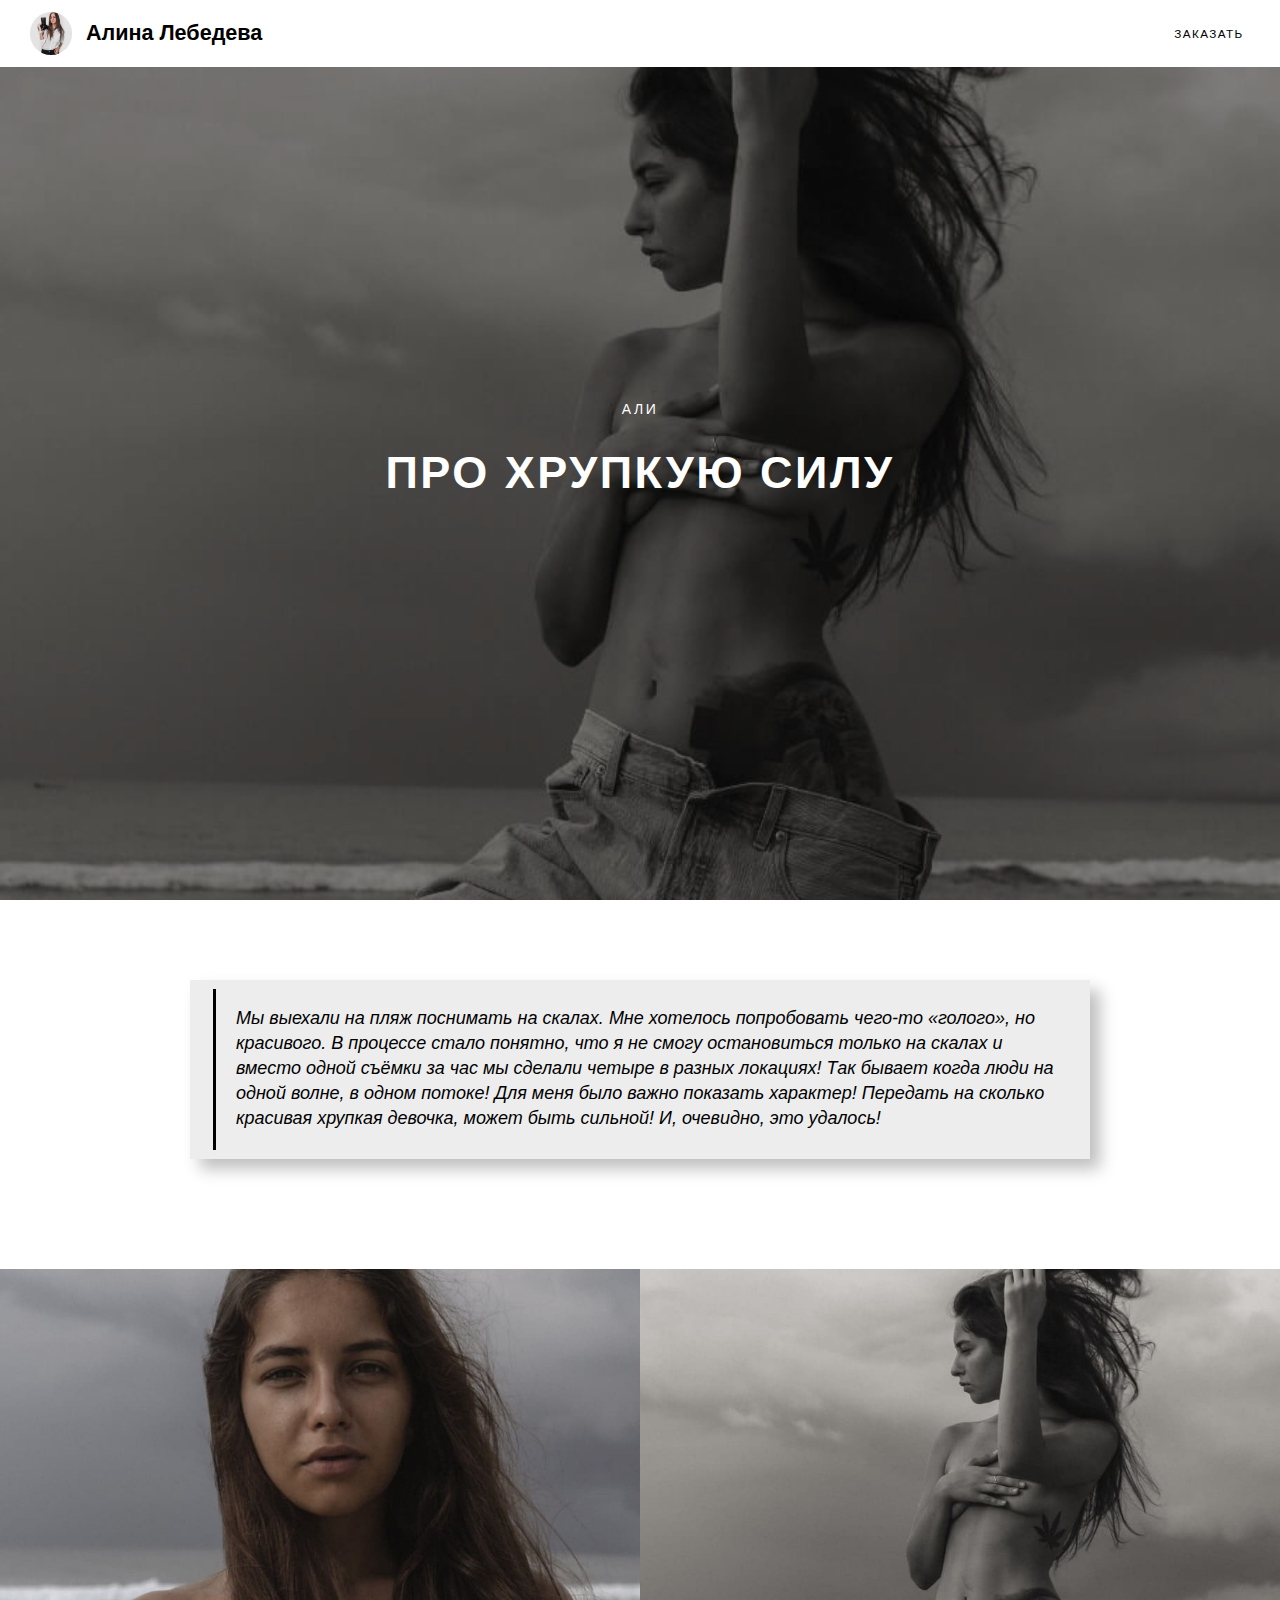
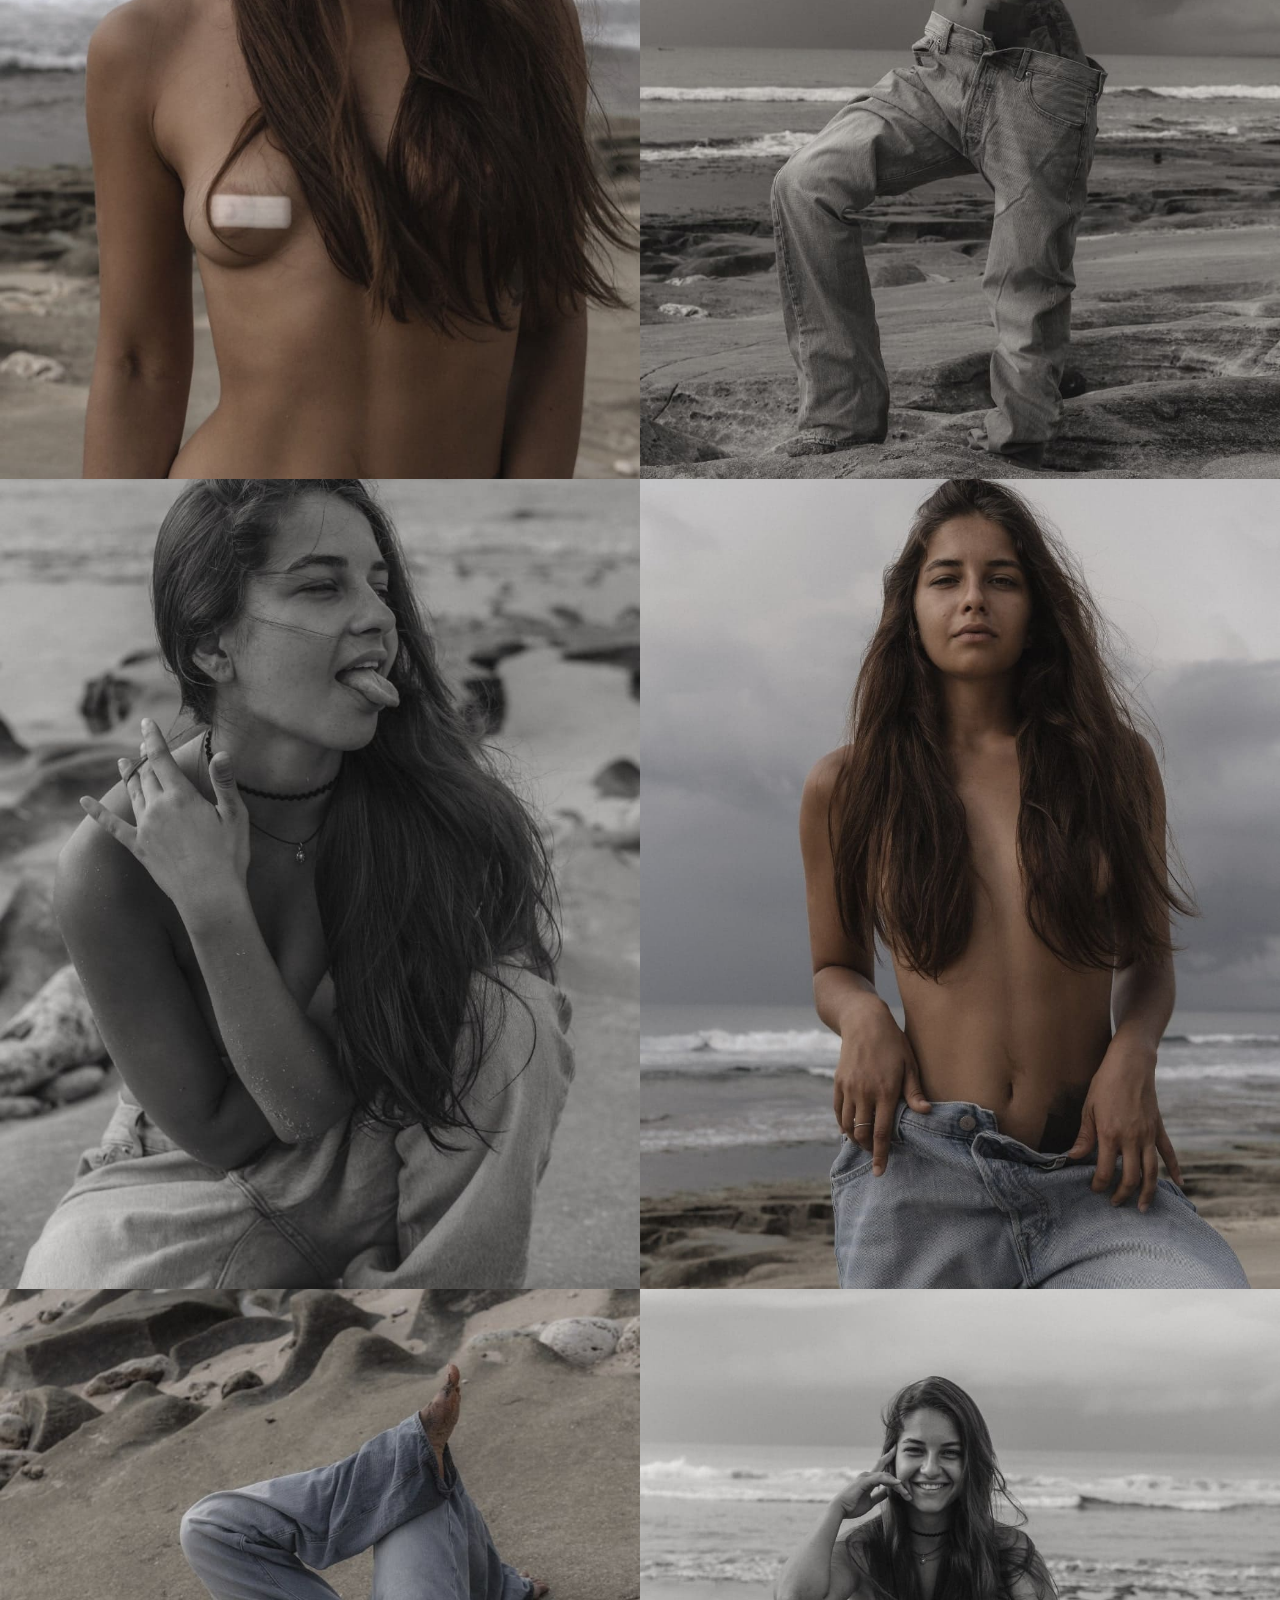
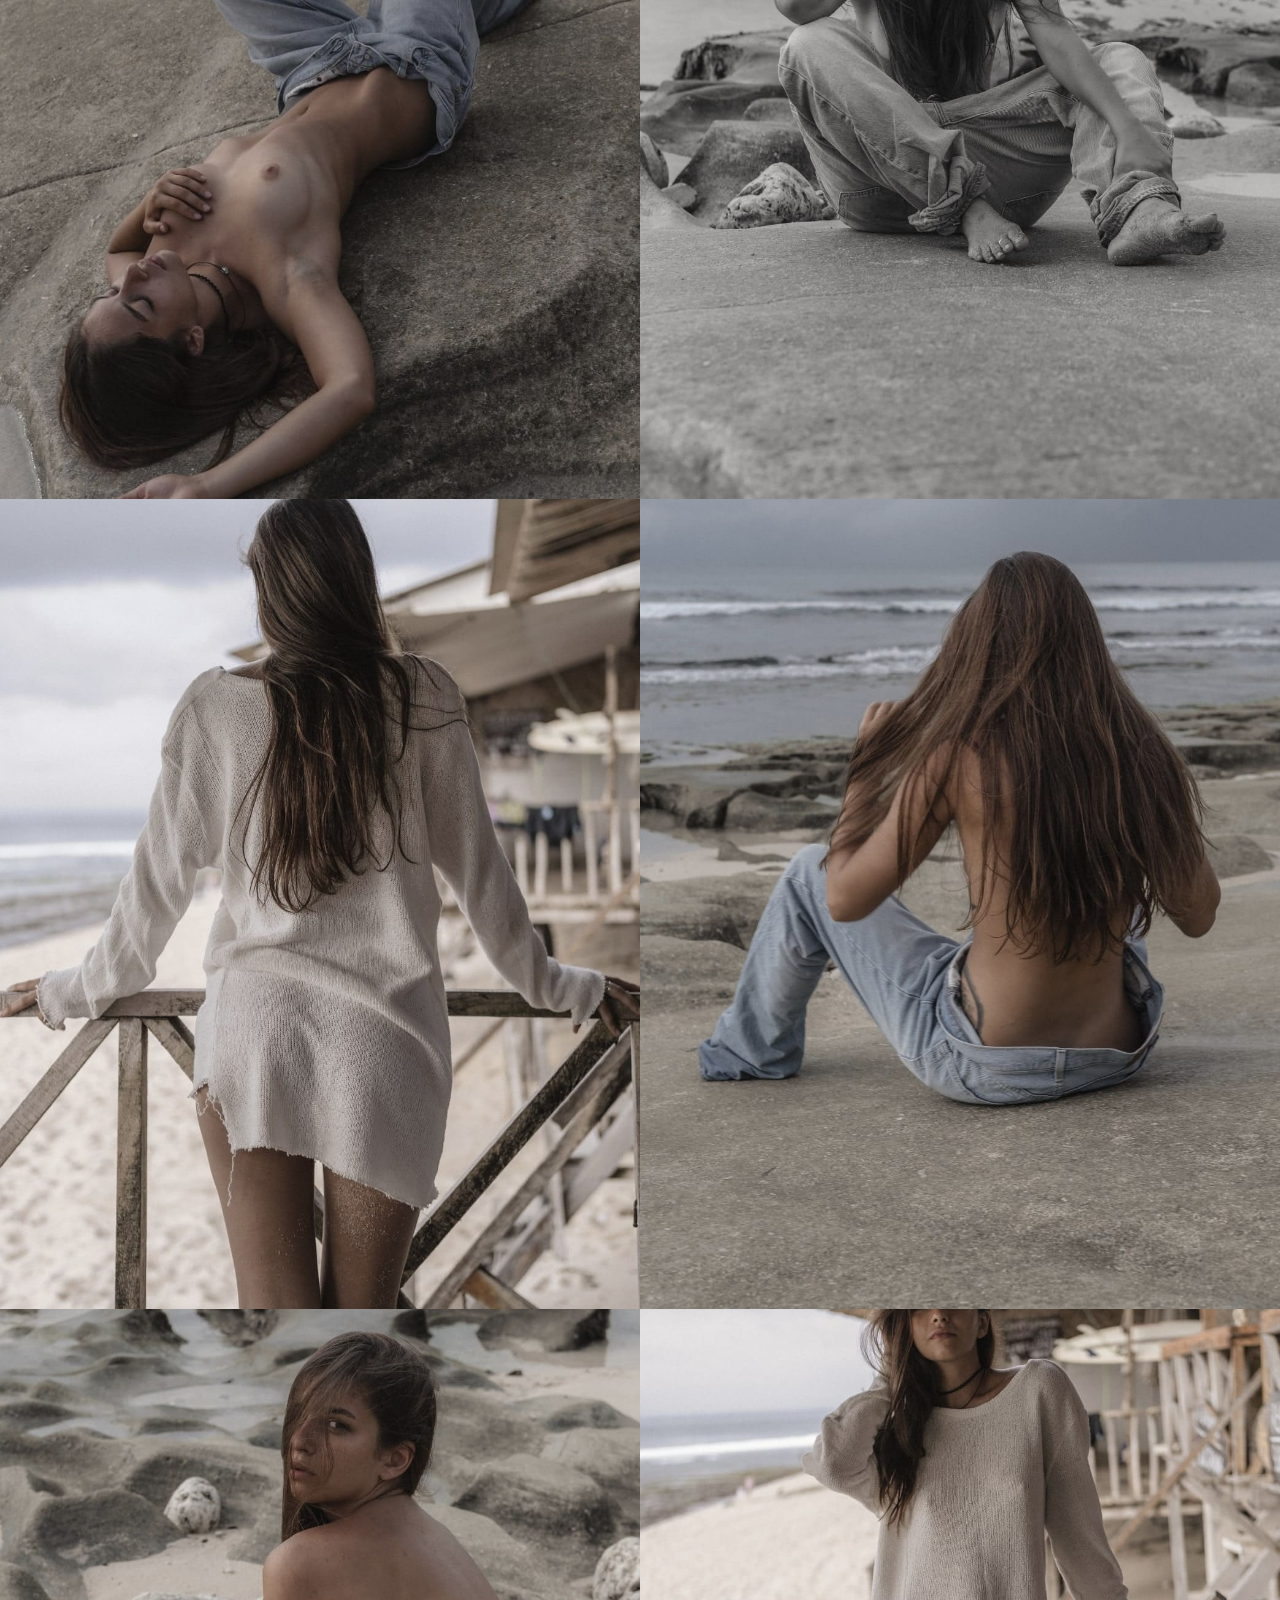
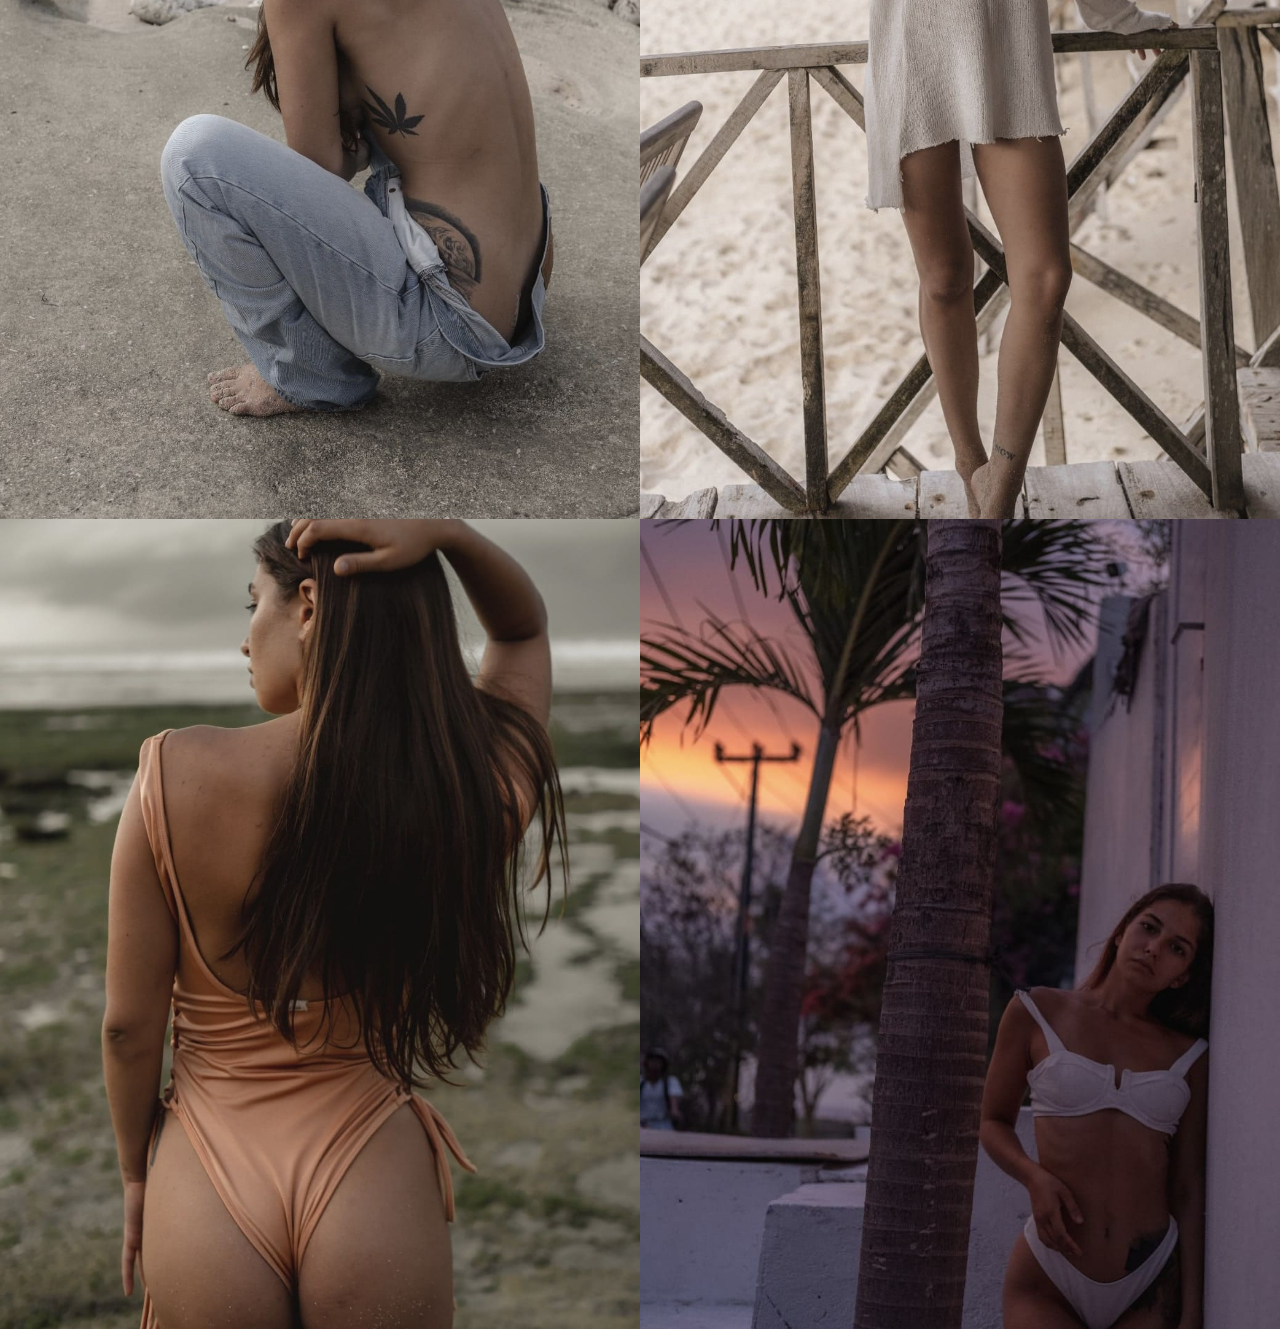
==== sub-pages/ali.html @ fb880e14 "filling content sub-pages" ====
<!DOCTYPE html>
<html lang="en">
<head>
	<meta charset="UTF-8">
	<title>Сталкеры на Бали</title>
	<meta name="viewport" content="width=device-width">
	<style>html,body{margin:0;padding:0;font-family:Arial,'sans-serif';overflow-x:hidden}a{text-decoration:none;color:#000}li{list-style-type:none}.header{display:flex;align-items:center;max-height:100vh;height:100vh;background:url(imgPathHere) center center / cover no-repeat rgba(0,0,0,0.4);background-blend-mode:darken;background-attachment:fixed;color:#fff}.main-menu{display:flex;align-items:center;width:100%;zoom:90%;position:fixed;top:0;padding:0 2%;background:#fff;z-index:100;box-sizing:border-box}.menu-autor{display:flex;align-items:center}.autor-name{margin-left:15px}.autor-photo{width:47px;height:47px;background:#333;border-radius:50%}.main-menu ul{display:flex;margin-left:auto;font-size:13px;font-family:Arial,'sans-serif';text-transform:uppercase;letter-spacing:.12em}@media(max-width:600px){.main-menu ul{display:none}}.main-menu ul li a{display:block;padding:30px 12px}.header__title{width:700px;margin:0 auto;max-width:90%;text-align:center;text-transform:uppercase;letter-spacing:2.5px}.sub-title{font-size:14px;font-weight:normal}.main-title{padding-top:30px;font-size:45px}</style>
	<style>.header{background-image: url(../img/photostories-7.jpg) !important;}</style>
	<!-- Load CSS Compilled without JS -->
	<noscript><link rel="stylesheet" href="css/main.css"></noscript>
	<!-- SEO -->
	<meta name="keywords" content="фотограф на Бали, Алина Лебедева, фотограф, фотограф на море, фотоистории">
	<meta name="description" content="Алина Лебедева — фотограф на Бали. Я запечатлю моменты радости, любви, благодарности. Людей и их настоящие эмоции. Я сделаю фото, которые вне времени будут напоминать о моментах счастья!">
	<meta name="author" content="Тишко Кирилл">
	<!-- Tab calor -->
	<meta name="theme-color" content="#1a1a1a">
	<meta name="msapplication-navbutton-color" content="#1a1a1a">
	<meta name="apple-mobile-web-app-status-bar-style" content="#1a1a1a">
	<!-- Favicon -->
	<link rel="icon" href="../img/faveicon16x16.png" type="image/x-icon" sizes="16x16">
	<link rel="icon" href="../img/faveicon32x32.png" type="image/x-icon" sizes="32x32">
</head>
<body>
	<header class="header" id="header">
		<div class="main-menu" id="main-menu">
			<a class="menu-autor" href="../index.html">
				<div class="autor-photo"></div>
				<h2 class="autor-name">Алина Лебедева</h2>
			</a>
			<ul>
				<li><a id="orderMenuOption" href="../index.html#order">Заказать</a></li>
			</ul>
		</div>
		<div class="header__title">
			<h2 class="sub-title">Али</h2>
			<h1 class="main-title">Про хрупкую силу</h1>
		</div>
	</header>
	<section class="description" id="description">
		<div class="about__text hidden anim-opacity0 animated fadeIn slow" style="visibility: visible;">
			<p><span>Мы выехали на пляж поснимать на скалах. Мне хотелось попробовать чего-то «голого», но красивого. В процессе стало понятно, что я не смогу остановиться только на скалах и вместо одной съёмки за час мы сделали четыре в разных локациях! Так бывает когда люди на одной волне, в одном потоке! Для меня было важно показать характер! Передать на сколько красивая хрупкая девочка, может быть сильной! И, очевидно, это удалось!</span></p>
		</div>
	</section>
	<section class="gallery" id="gallery">
		<div class="gellery__img"><img src="../img/ali/1.jpg" alt=""></div>
		<div class="gellery__img"><img src="../img/ali/2.jpg" alt=""></div>
		<div class="gellery__img"><img src="../img/ali/3.jpg" alt=""></div>
		<div class="gellery__img"><img src="../img/ali/4.jpg" alt=""></div>
		<div class="gellery__img"><img src="../img/ali/5.jpg" alt=""></div>
		<div class="gellery__img"><img src="../img/ali/6.jpg" alt=""></div>
		<div class="gellery__img"><img src="../img/ali/7.jpg" alt=""></div>
		<div class="gellery__img"><img src="../img/ali/8.jpg" alt=""></div>
		<div class="gellery__img"><img src="../img/ali/9.jpg" alt=""></div>
		<div class="gellery__img"><img src="../img/ali/10.jpg" alt=""></div>
		<div class="gellery__img"><img src="../img/ali/11.jpg" alt=""></div>
		<div class="gellery__img"><img src="../img/ali/12.jpg" alt=""></div>
	</section>
		<!-- Load CSS compiled without Header styles -->
	<script>
		var ms=document.createElement("link");ms.rel="stylesheet";
		ms.href="../css/sub-pages.css";document.getElementsByTagName("head")[0].appendChild(ms);
	</script>
</body>
</html>
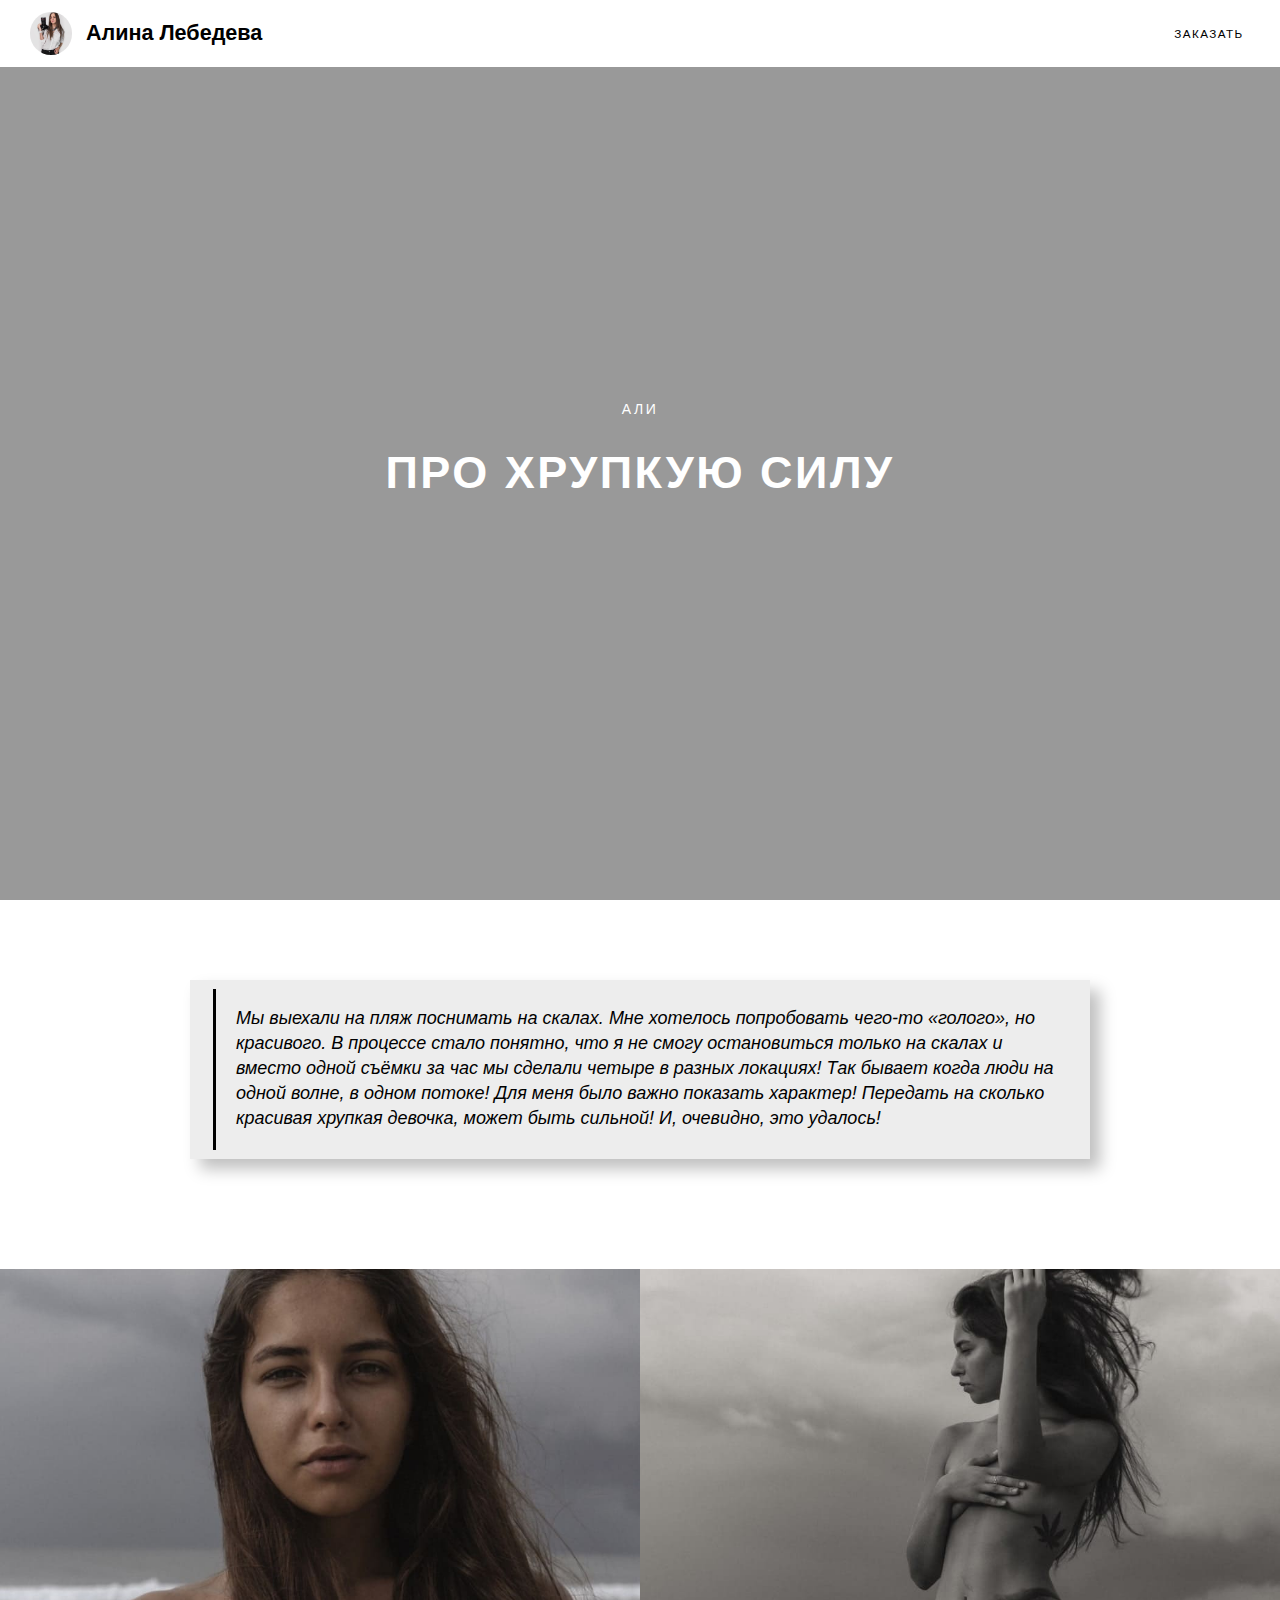
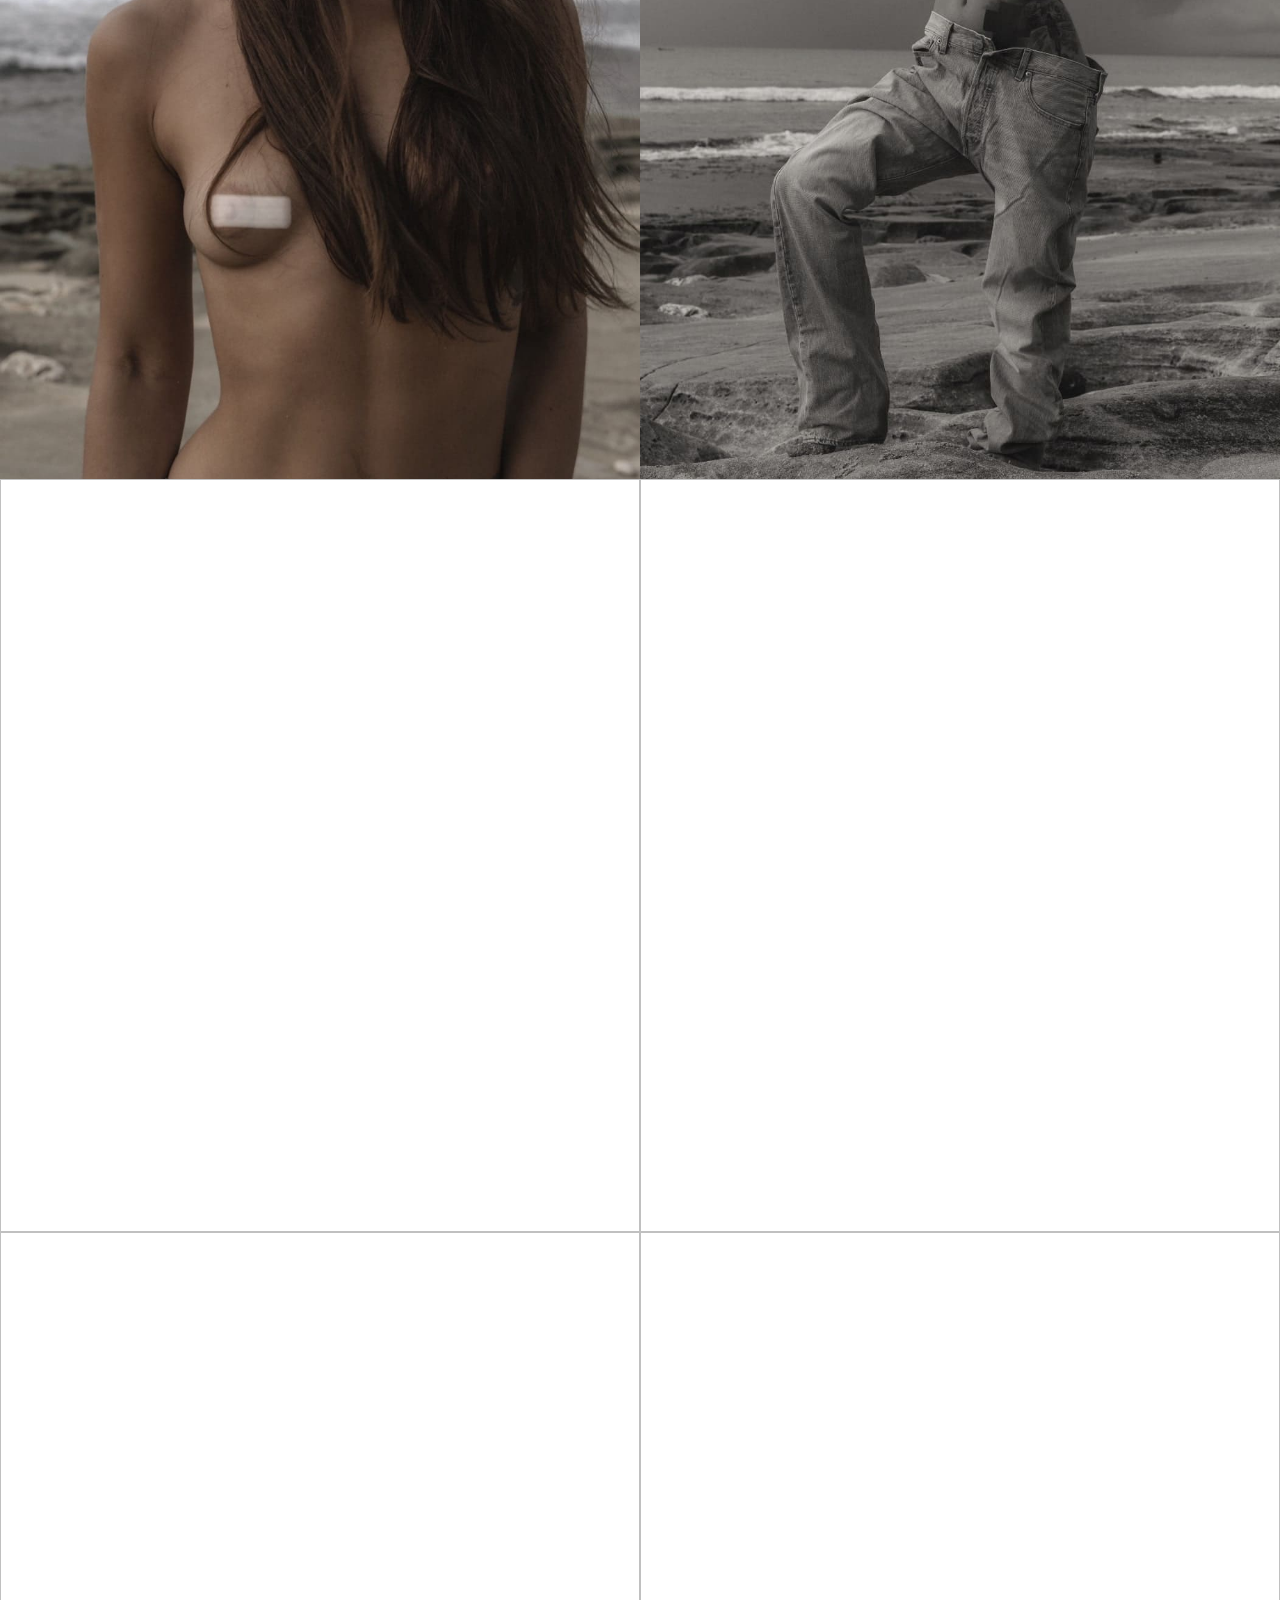
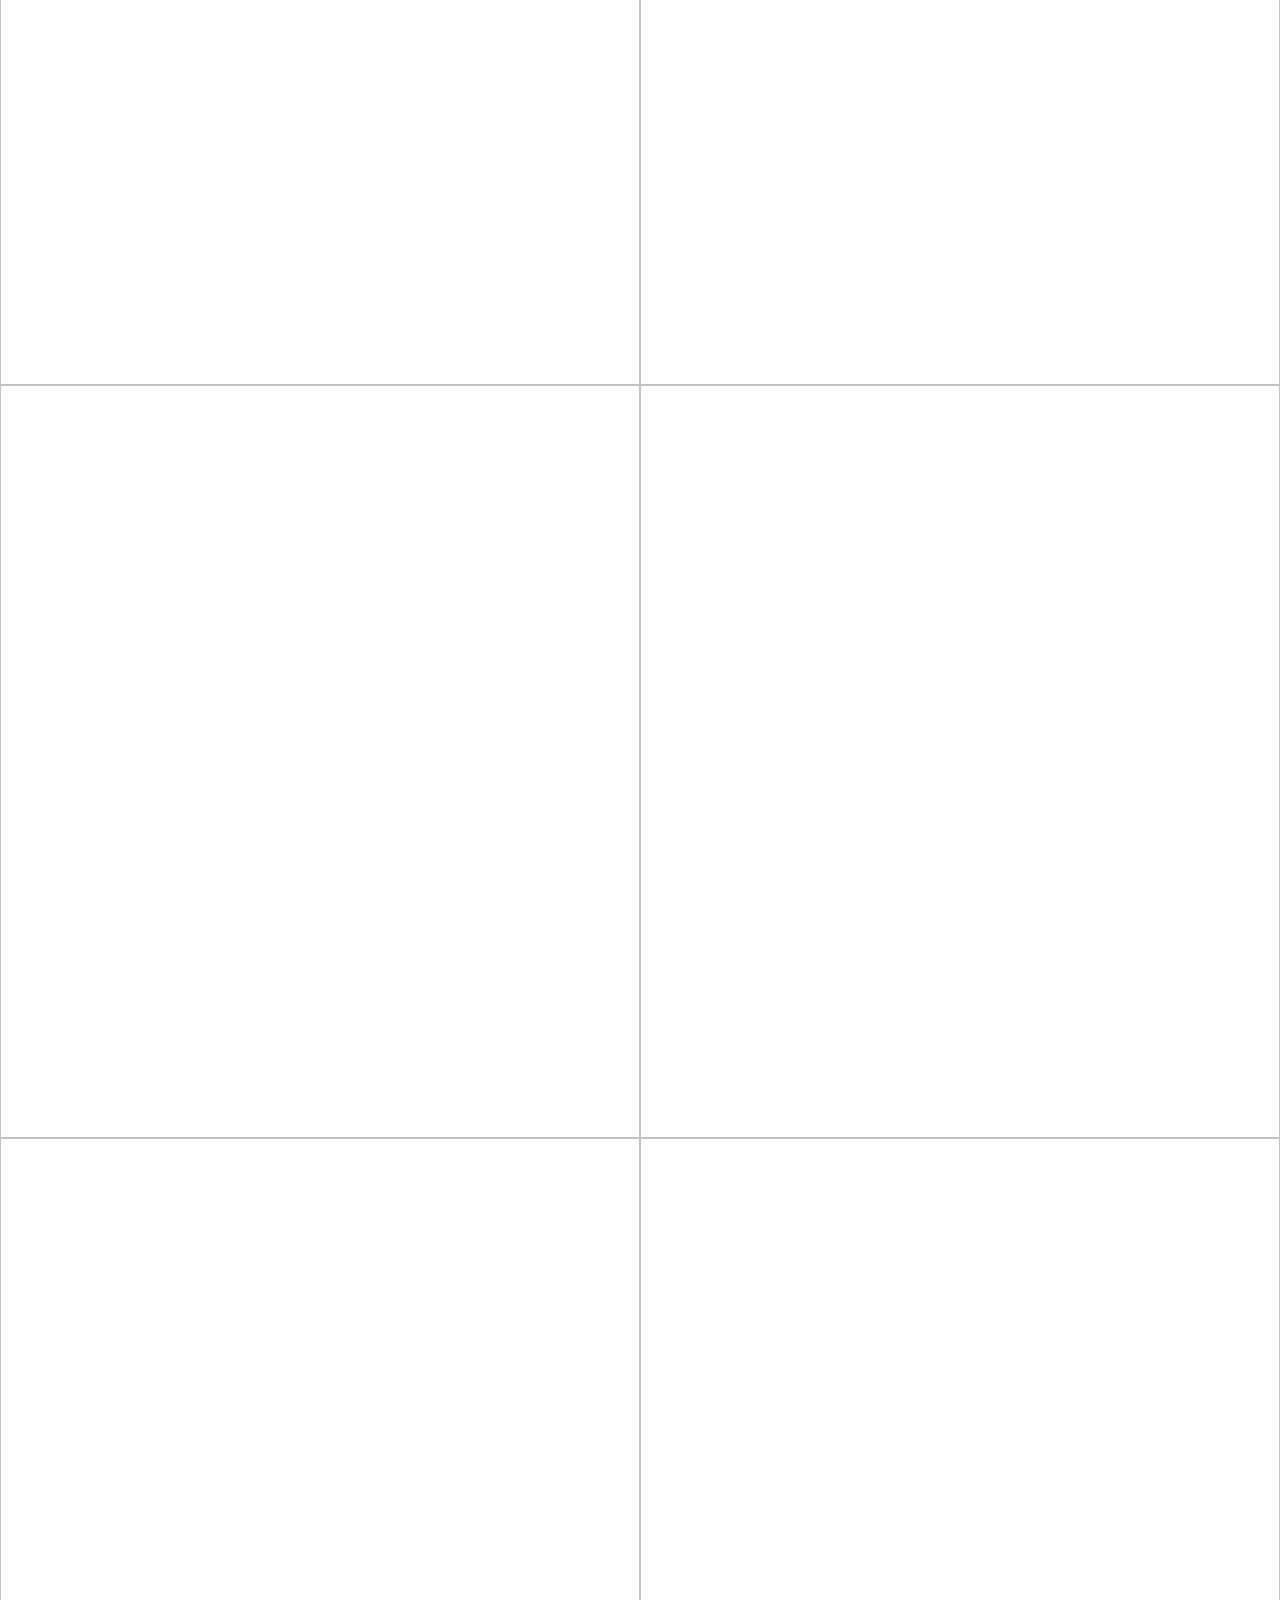
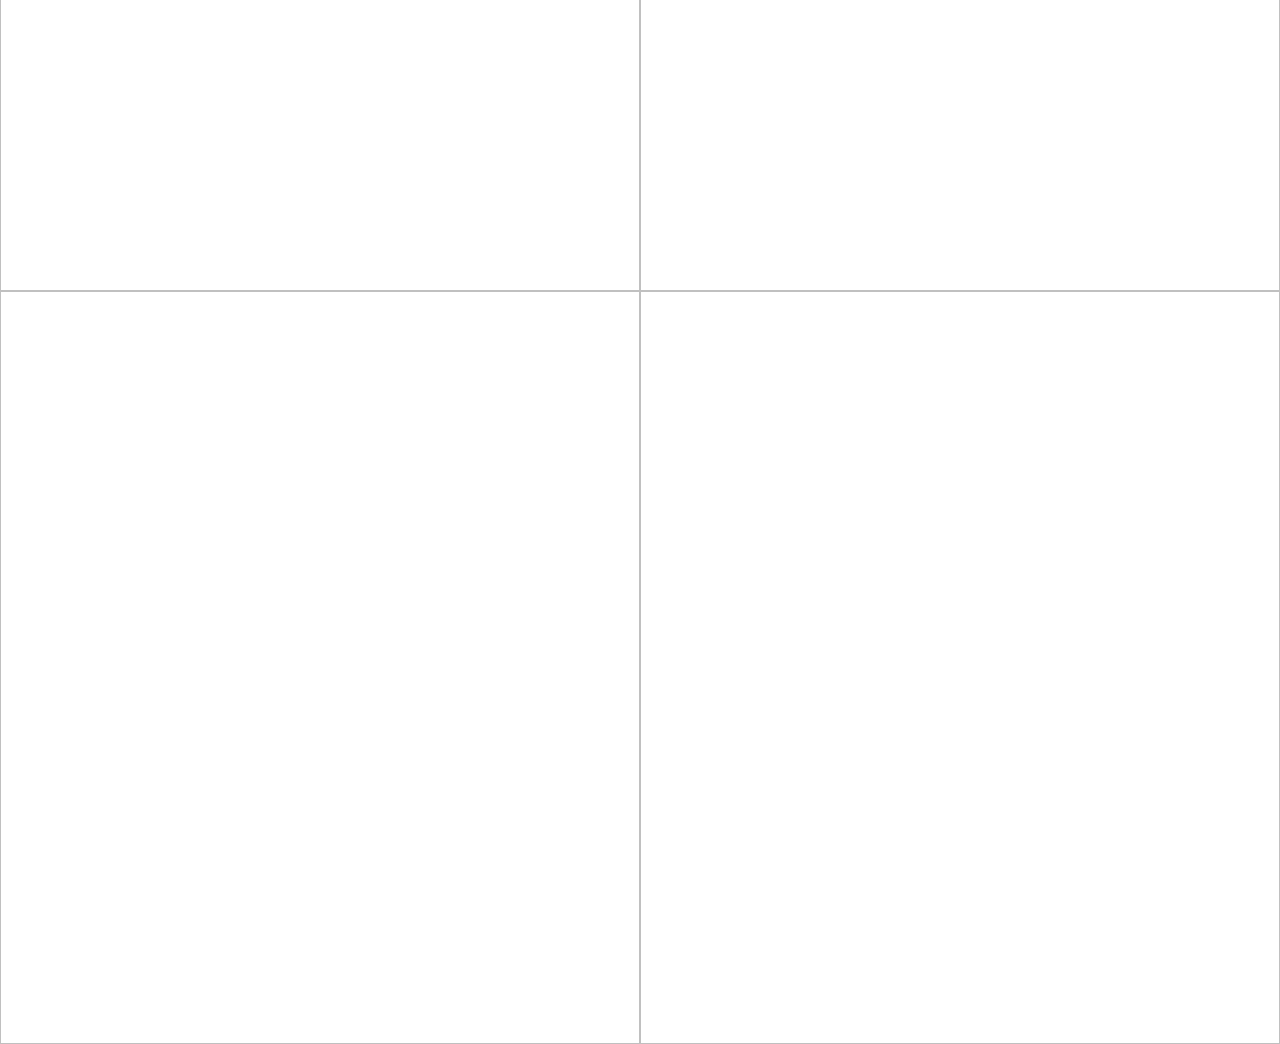
==== commit 0bd8fb6c: "sub-page(1) lazyLoadImg & some fixing in header style" ====
--- a/sub-pages/ali.html
+++ b/sub-pages/ali.html
@@ -5,7 +5,7 @@
 	<title>Сталкеры на Бали</title>
 	<meta name="viewport" content="width=device-width">
 	<style>html,body{margin:0;padding:0;font-family:Arial,'sans-serif';overflow-x:hidden}a{text-decoration:none;color:#000}li{list-style-type:none}.header{display:flex;align-items:center;max-height:100vh;height:100vh;background:url(imgPathHere) center center / cover no-repeat rgba(0,0,0,0.4);background-blend-mode:darken;background-attachment:fixed;color:#fff}.main-menu{display:flex;align-items:center;width:100%;zoom:90%;position:fixed;top:0;padding:0 2%;background:#fff;z-index:100;box-sizing:border-box}.menu-autor{display:flex;align-items:center}.autor-name{margin-left:15px}.autor-photo{width:47px;height:47px;background:#333;border-radius:50%}.main-menu ul{display:flex;margin-left:auto;font-size:13px;font-family:Arial,'sans-serif';text-transform:uppercase;letter-spacing:.12em}@media(max-width:600px){.main-menu ul{display:none}}.main-menu ul li a{display:block;padding:30px 12px}.header__title{width:700px;margin:0 auto;max-width:90%;text-align:center;text-transform:uppercase;letter-spacing:2.5px}.sub-title{font-size:14px;font-weight:normal}.main-title{padding-top:30px;font-size:45px}</style>
-	<style>.header{background-image: url(../img/photostories-7.jpg) !important;}</style>
+	<style>.header{background-image: url(../img/photostories-7.webp) !important;}</style>
 	<!-- Load CSS Compilled without JS -->
 	<noscript><link rel="stylesheet" href="css/main.css"></noscript>
 	<!-- SEO -->
@@ -37,28 +37,30 @@
 		</div>
 	</header>
 	<section class="description" id="description">
-		<div class="about__text hidden anim-opacity0 animated fadeIn slow" style="visibility: visible;">
+		<div class="about__text" style="visibility: visible;">
 			<p><span>Мы выехали на пляж поснимать на скалах. Мне хотелось попробовать чего-то «голого», но красивого. В процессе стало понятно, что я не смогу остановиться только на скалах и вместо одной съёмки за час мы сделали четыре в разных локациях! Так бывает когда люди на одной волне, в одном потоке! Для меня было важно показать характер! Передать на сколько красивая хрупкая девочка, может быть сильной! И, очевидно, это удалось!</span></p>
 		</div>
 	</section>
 	<section class="gallery" id="gallery">
-		<div class="gellery__img"><img src="../img/ali/1.jpg" alt=""></div>
-		<div class="gellery__img"><img src="../img/ali/2.jpg" alt=""></div>
-		<div class="gellery__img"><img src="../img/ali/3.jpg" alt=""></div>
-		<div class="gellery__img"><img src="../img/ali/4.jpg" alt=""></div>
-		<div class="gellery__img"><img src="../img/ali/5.jpg" alt=""></div>
-		<div class="gellery__img"><img src="../img/ali/6.jpg" alt=""></div>
-		<div class="gellery__img"><img src="../img/ali/7.jpg" alt=""></div>
-		<div class="gellery__img"><img src="../img/ali/8.jpg" alt=""></div>
-		<div class="gellery__img"><img src="../img/ali/9.jpg" alt=""></div>
-		<div class="gellery__img"><img src="../img/ali/10.jpg" alt=""></div>
-		<div class="gellery__img"><img src="../img/ali/11.jpg" alt=""></div>
-		<div class="gellery__img"><img src="../img/ali/12.jpg" alt=""></div>
+		<div class="gellery__img"><img class="lazyLoadImg" data-lazy="../img/thumbnails/ali/1.jpg" alt=""></div>
+		<div class="gellery__img"><img class="lazyLoadImg" data-lazy="../img/thumbnails/ali/2.jpg" alt=""></div>
+		<div class="gellery__img"><img class="lazyLoadImg" data-lazy="../img/thumbnails/ali/3.jpg" alt=""></div>
+		<div class="gellery__img"><img class="lazyLoadImg" data-lazy="../img/thumbnails/ali/4.jpg" alt=""></div>
+		<div class="gellery__img"><img class="lazyLoadImg" data-lazy="../img/thumbnails/ali/5.jpg" alt=""></div>
+		<div class="gellery__img"><img class="lazyLoadImg" data-lazy="../img/thumbnails/ali/6.jpg" alt=""></div>
+		<div class="gellery__img"><img class="lazyLoadImg" data-lazy="../img/thumbnails/ali/7.jpg" alt=""></div>
+		<div class="gellery__img"><img class="lazyLoadImg" data-lazy="../img/thumbnails/ali/8.jpg" alt=""></div>
+		<div class="gellery__img"><img class="lazyLoadImg" data-lazy="../img/thumbnails/ali/9.jpg" alt=""></div>
+		<div class="gellery__img"><img class="lazyLoadImg" data-lazy="../img/thumbnails/ali/10.jpg" alt=""></div>
+		<div class="gellery__img"><img class="lazyLoadImg" data-lazy="../img/thumbnails/ali/11.jpg" alt=""></div>
+		<div class="gellery__img"><img class="lazyLoadImg" data-lazy="../img/thumbnails/ali/12.jpg" alt=""></div>
 	</section>
 		<!-- Load CSS compiled without Header styles -->
 	<script>
 		var ms=document.createElement("link");ms.rel="stylesheet";
 		ms.href="../css/sub-pages.css";document.getElementsByTagName("head")[0].appendChild(ms);
 	</script>
+
+	<script src="../js/lazyLoadImg(sub-p).js"></script>
 </body>
 </html>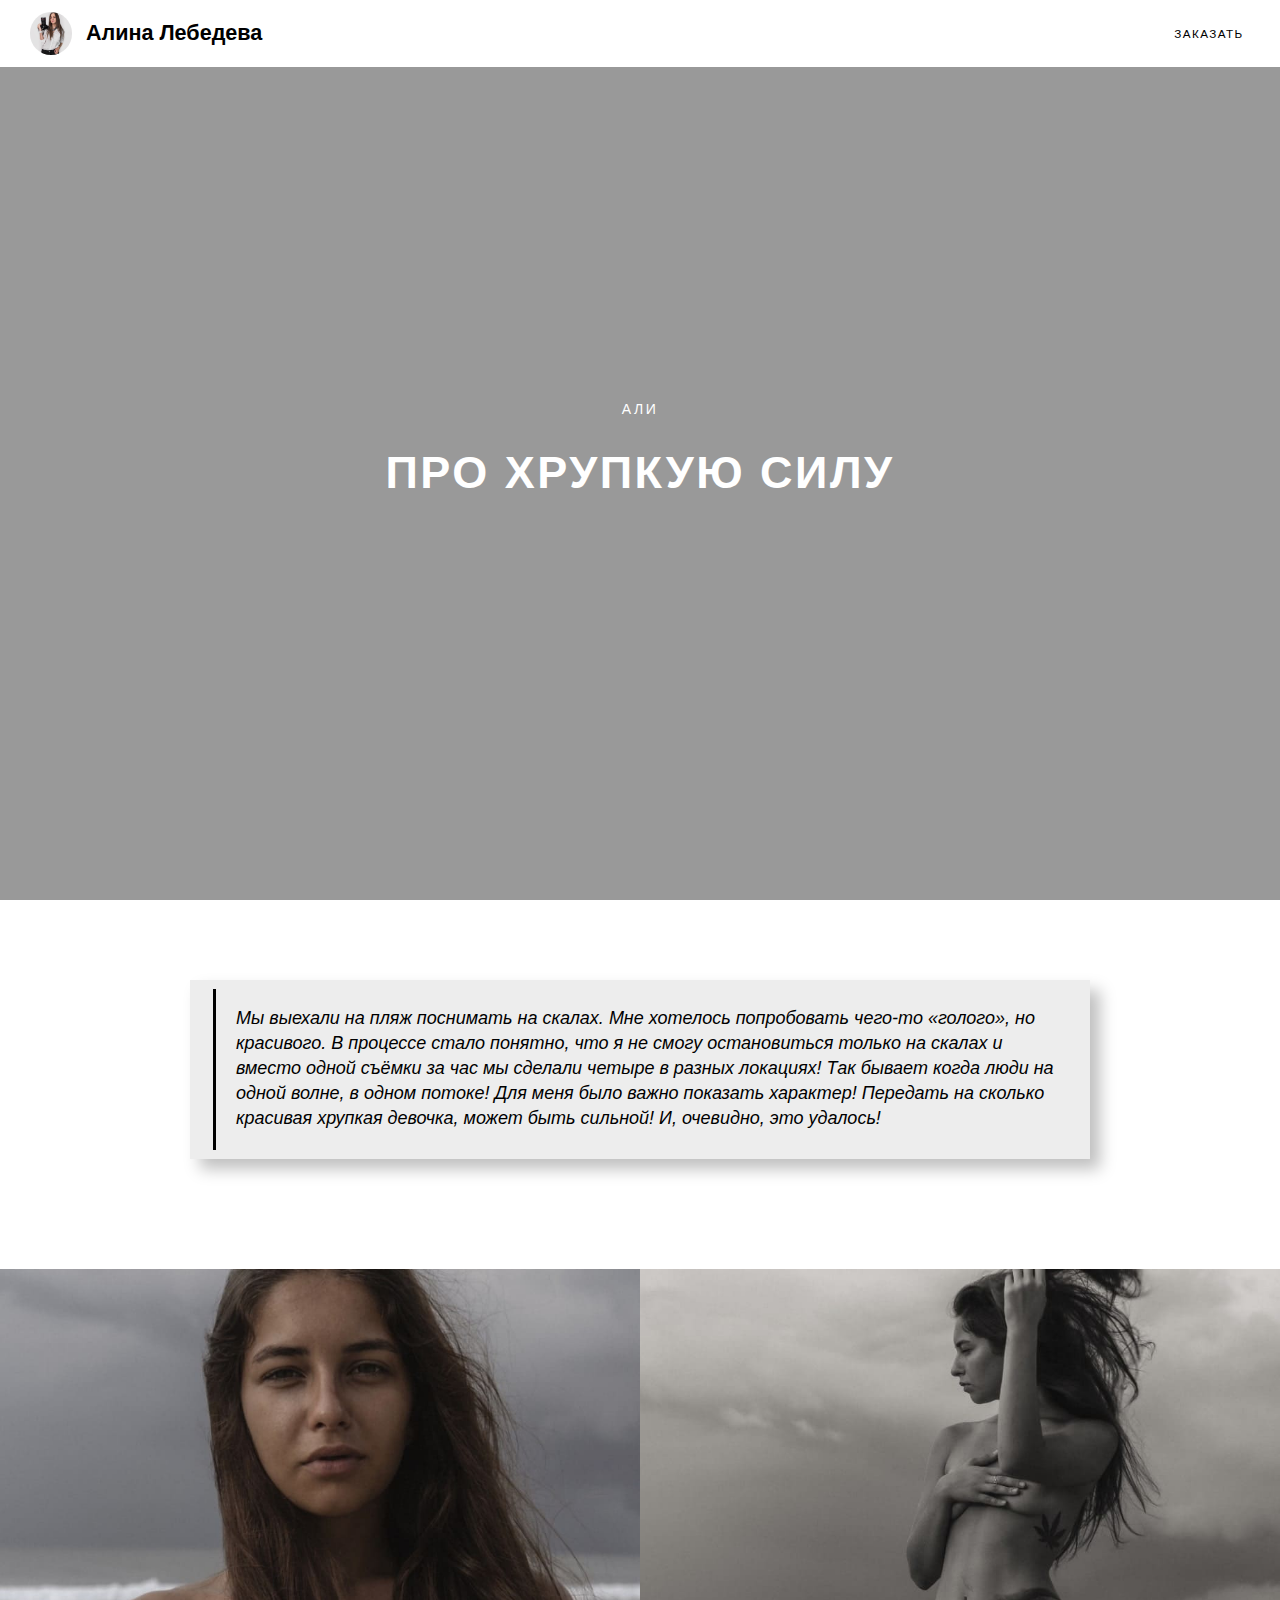
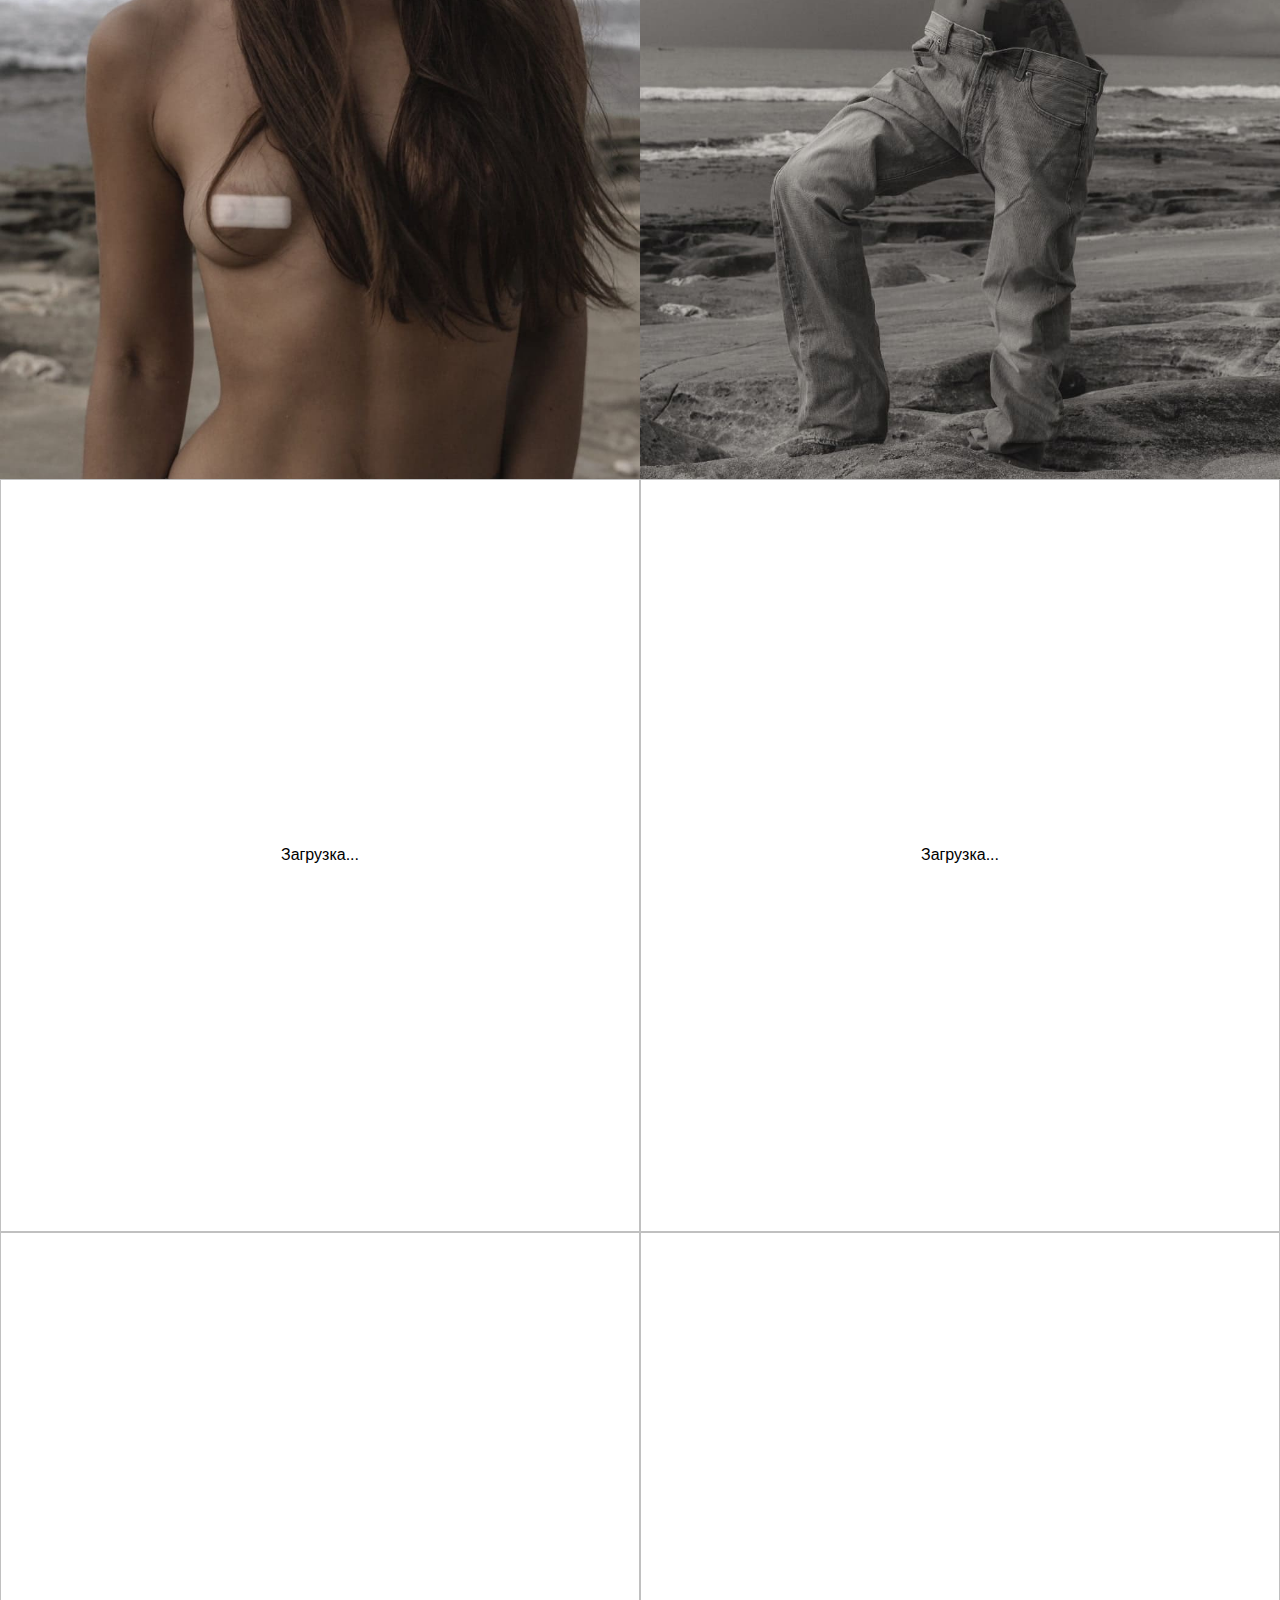
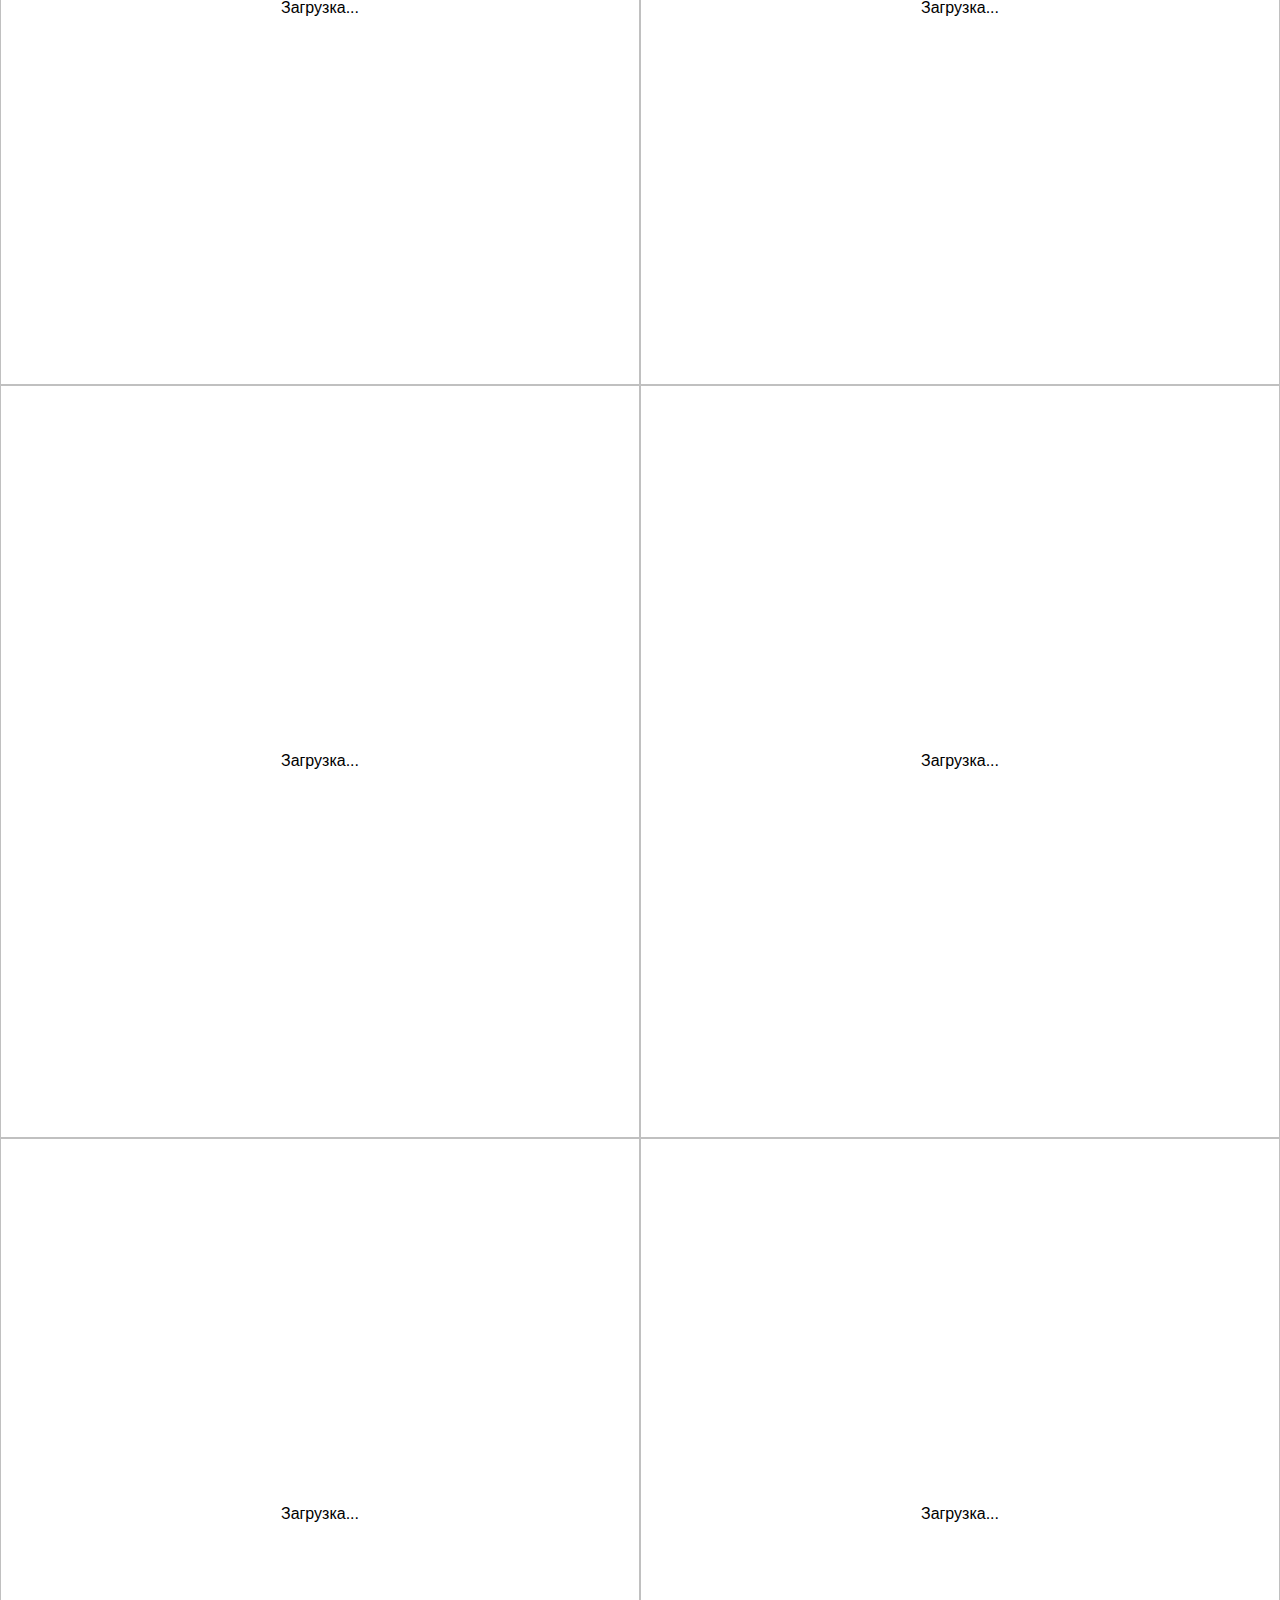
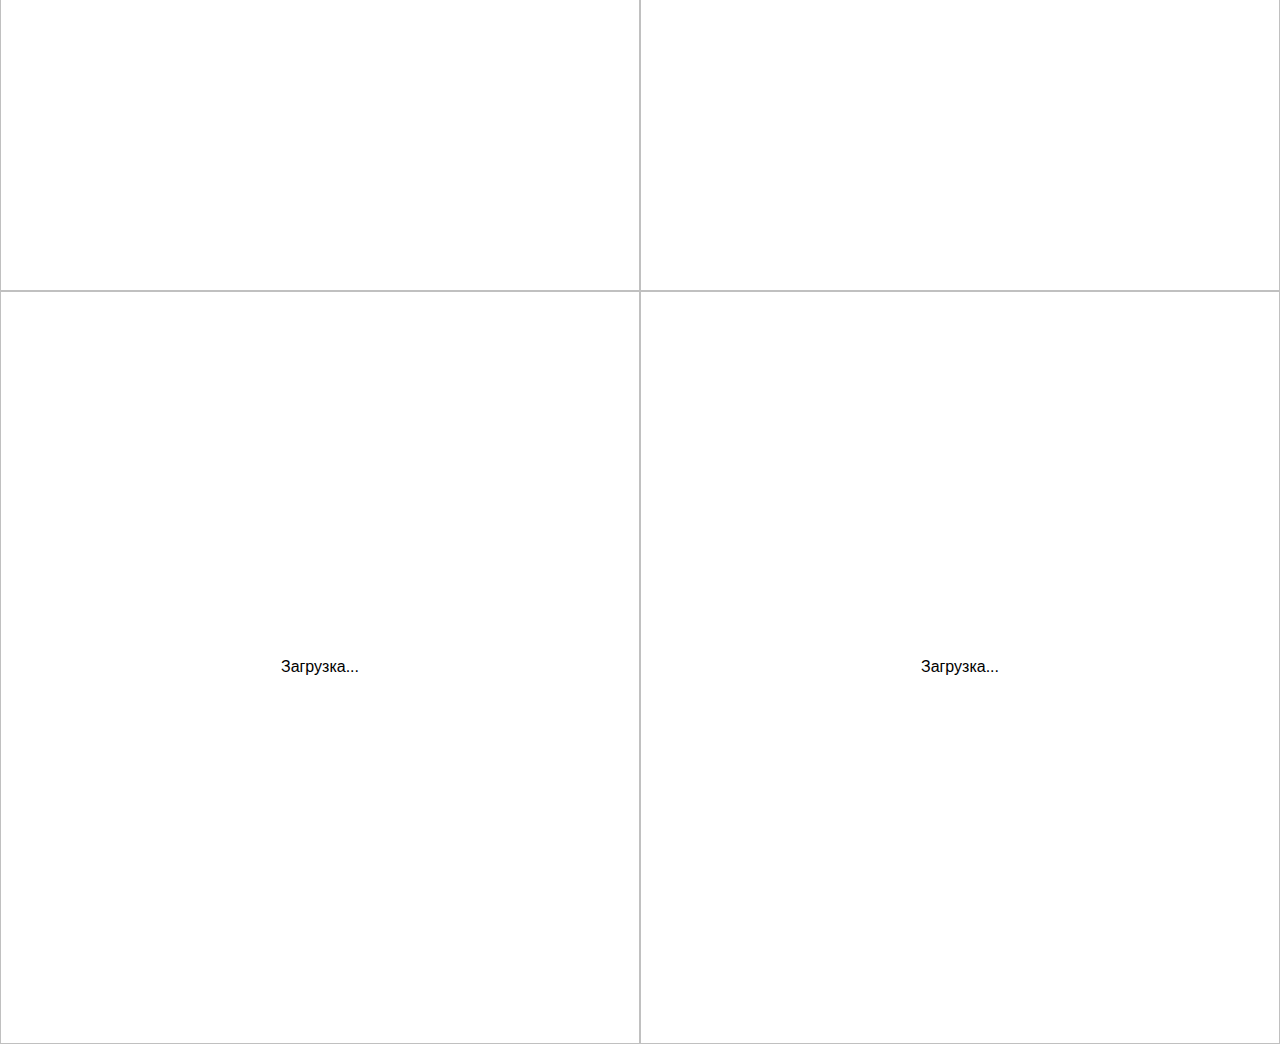
==== commit 26723a57: "Add text-before-loading('Загрузка...')" ====
--- a/sub-pages/ali.html
+++ b/sub-pages/ali.html
@@ -42,18 +42,18 @@
 		</div>
 	</section>
 	<section class="gallery" id="gallery">
-		<div class="gellery__img"><img class="lazyLoadImg" data-lazy="../img/thumbnails/ali/1.jpg" alt=""></div>
-		<div class="gellery__img"><img class="lazyLoadImg" data-lazy="../img/thumbnails/ali/2.jpg" alt=""></div>
-		<div class="gellery__img"><img class="lazyLoadImg" data-lazy="../img/thumbnails/ali/3.jpg" alt=""></div>
-		<div class="gellery__img"><img class="lazyLoadImg" data-lazy="../img/thumbnails/ali/4.jpg" alt=""></div>
-		<div class="gellery__img"><img class="lazyLoadImg" data-lazy="../img/thumbnails/ali/5.jpg" alt=""></div>
-		<div class="gellery__img"><img class="lazyLoadImg" data-lazy="../img/thumbnails/ali/6.jpg" alt=""></div>
-		<div class="gellery__img"><img class="lazyLoadImg" data-lazy="../img/thumbnails/ali/7.jpg" alt=""></div>
-		<div class="gellery__img"><img class="lazyLoadImg" data-lazy="../img/thumbnails/ali/8.jpg" alt=""></div>
-		<div class="gellery__img"><img class="lazyLoadImg" data-lazy="../img/thumbnails/ali/9.jpg" alt=""></div>
-		<div class="gellery__img"><img class="lazyLoadImg" data-lazy="../img/thumbnails/ali/10.jpg" alt=""></div>
-		<div class="gellery__img"><img class="lazyLoadImg" data-lazy="../img/thumbnails/ali/11.jpg" alt=""></div>
-		<div class="gellery__img"><img class="lazyLoadImg" data-lazy="../img/thumbnails/ali/12.jpg" alt=""></div>
+		<div class="gellery__img"><div class="text-before-loading">Загрузка...</div><img class="lazyLoadImg" data-lazy="../img/thumbnails/ali/1.jpg" alt=""></div>
+		<div class="gellery__img"><div class="text-before-loading">Загрузка...</div><img class="lazyLoadImg" data-lazy="../img/thumbnails/ali/2.jpg" alt=""></div>
+		<div class="gellery__img"><div class="text-before-loading">Загрузка...</div><img class="lazyLoadImg" data-lazy="../img/thumbnails/ali/3.jpg" alt=""></div>
+		<div class="gellery__img"><div class="text-before-loading">Загрузка...</div><img class="lazyLoadImg" data-lazy="../img/thumbnails/ali/4.jpg" alt=""></div>
+		<div class="gellery__img"><div class="text-before-loading">Загрузка...</div><img class="lazyLoadImg" data-lazy="../img/thumbnails/ali/5.jpg" alt=""></div>
+		<div class="gellery__img"><div class="text-before-loading">Загрузка...</div><img class="lazyLoadImg" data-lazy="../img/thumbnails/ali/6.jpg" alt=""></div>
+		<div class="gellery__img"><div class="text-before-loading">Загрузка...</div><img class="lazyLoadImg" data-lazy="../img/thumbnails/ali/7.jpg" alt=""></div>
+		<div class="gellery__img"><div class="text-before-loading">Загрузка...</div><img class="lazyLoadImg" data-lazy="../img/thumbnails/ali/8.jpg" alt=""></div>
+		<div class="gellery__img"><div class="text-before-loading">Загрузка...</div><img class="lazyLoadImg" data-lazy="../img/thumbnails/ali/9.jpg" alt=""></div>
+		<div class="gellery__img"><div class="text-before-loading">Загрузка...</div><img class="lazyLoadImg" data-lazy="../img/thumbnails/ali/10.jpg" alt=""></div>
+		<div class="gellery__img"><div class="text-before-loading">Загрузка...</div><img class="lazyLoadImg" data-lazy="../img/thumbnails/ali/11.jpg" alt=""></div>
+		<div class="gellery__img"><div class="text-before-loading">Загрузка...</div><img class="lazyLoadImg" data-lazy="../img/thumbnails/ali/12.jpg" alt=""></div>
 	</section>
 		<!-- Load CSS compiled without Header styles -->
 	<script>
